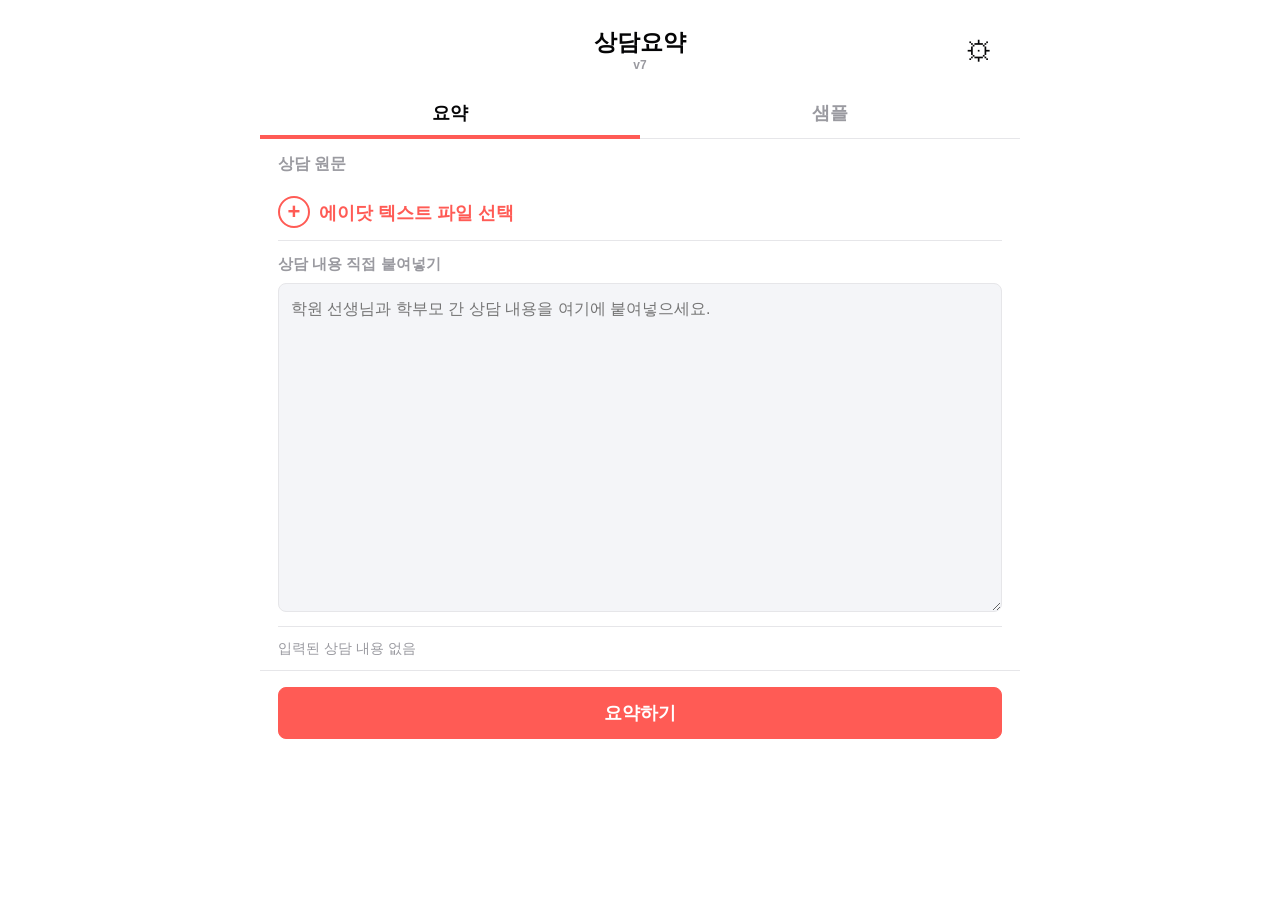
==== docs/index.html @ 66721228 "Fix app startup after version label update" ====
<!doctype html>
<html lang="ko" data-theme="system">
  <head>
    <meta charset="utf-8">
    <meta name="viewport" content="width=device-width, initial-scale=1, viewport-fit=cover">
    <meta name="theme-color" content="#f7f8fb">
    <title>상담요약</title>
    <link rel="manifest" href="./manifest.json">
    <link rel="stylesheet" href="./styles.css">
  </head>
  <body>
    <main class="app-shell">
      <header class="topbar">
        <span aria-hidden="true"></span>
        <div class="title-stack">
          <h1>상담요약</h1>
          <span class="app-version" id="appVersionLabel">v7</span>
        </div>
        <button class="icon-button settings-icon" id="openSettingsButton" type="button" aria-label="설정">⚙︎</button>
      </header>

      <nav class="tabs two-tabs" aria-label="주요 화면">
        <button class="tab active" id="summaryTabButton" type="button">요약</button>
        <button class="tab" id="sampleTabButton" type="button">샘플</button>
      </nav>

      <section class="screen-list" id="homeView">
        <div class="section-title">상담 원문</div>
        <label class="file-button">
          <input id="fileInput" type="file" accept=".txt,text/plain">
          <span>에이닷 텍스트 파일 선택</span>
        </label>

        <label class="field">
          <span>상담 내용 직접 붙여넣기</span>
          <textarea id="transcriptInput" rows="12" placeholder="학원 선생님과 학부모 간 상담 내용을 여기에 붙여넣으세요."></textarea>
        </label>

        <div class="meta-row">
          <span id="inputInfo">입력된 상담 내용 없음</span>
        </div>

        <button class="primary-button" id="summarizeButton" type="button">요약하기</button>

        <div class="status-box hidden" id="statusBox">
          <div class="progress-ring" aria-hidden="true">
            <span id="progressPercent">0%</span>
          </div>
          <div class="status-copy">
            <strong id="statusTitle">요약 준비 중</strong>
            <p id="statusDetail">상담 내용을 확인하고 있습니다.</p>
            <div class="progress-track">
              <div id="progressBar" class="progress-bar"></div>
            </div>
          </div>
        </div>

        <p class="error hidden" id="errorMessage"></p>

        <div class="result-block hidden" id="resultView">
          <div>
            <p class="eyebrow" id="resultSource">상담요약</p>
            <textarea class="summary-text" id="summaryOutput" rows="10" aria-label="요약 결과"></textarea>
          </div>

          <button class="secondary-button" id="copySummaryButton" type="button">요약 결과 복사</button>
          <button class="secondary-button" id="saveStyleButton" type="button">내 스타일로 저장</button>
          <button class="primary-button" id="emailSummaryButton" type="button">이메일 보내기</button>
          <button class="secondary-button" id="resummarizeButton" type="button">다시 요약</button>
          <p class="hint compact-hint">수정한 요약문을 저장하면 다음 요약부터 문체와 분량 참고에 사용됩니다. 이름, 연락처 등 민감정보는 가능하면 지워 주세요.</p>
        </div>
      </section>

      <section class="screen-list hidden" id="settingsView">
        <div class="section-header">
          <button class="back-button" data-show-home type="button">‹ 요약</button>
          <h2>설정</h2>
        </div>

        <label class="field">
          <span>화면 모드</span>
          <select id="themeSelect">
            <option value="system">시스템 설정</option>
            <option value="light">라이트 모드</option>
            <option value="dark">다크 모드</option>
          </select>
        </label>

        <label class="field">
          <span>분석 모드</span>
          <select id="modeSelect">
            <option value="mock">Mock 모드</option>
            <option value="gemini">Gemini 모드</option>
          </select>
        </label>

        <label class="field">
          <span>기본 수신 이메일 주소</span>
          <input id="recipientEmailInput" type="email" autocomplete="email" placeholder="name@example.com">
        </label>

        <label class="field">
          <span>Gemini API 키</span>
          <input id="geminiApiKeyInput" type="text" autocomplete="off" autocapitalize="off" spellcheck="false" placeholder="AIza...">
        </label>

        <div class="field">
          <span>Gemini 모델</span>
          <strong id="geminiModelLabel">gemini-2.5-flash</strong>
        </div>

        <div class="field">
          <span>참고 예시 평균 분량</span>
          <strong id="averageLengthLabel">저장된 예시 없음</strong>
        </div>

        <label class="field">
          <span>요약 분량 범위</span>
          <select id="lengthToleranceSelect">
            <option value="10">하한 -10% / 상한 +10%</option>
            <option value="20">하한 -20% / 상한 +20%</option>
            <option value="30">하한 -30% / 상한 +30%</option>
            <option value="40">하한 -40% / 상한 +40%</option>
            <option value="50">하한 -50% / 상한 +50%</option>
          </select>
        </label>
        <p class="hint" id="summaryLengthGuide">참고 예시가 없으면 상담 내용에 맞는 자연스러운 분량으로 요약합니다.</p>

        <label class="field">
          <span>요약 스타일 메모</span>
          <textarea id="styleMemoInput" rows="4" placeholder="예: 상담일지에 바로 붙여넣을 수 있게 차분하고 구체적으로"></textarea>
        </label>

        <button class="primary-button" id="saveSettingsButton" type="button">설정 저장</button>

        <p class="hint">Gemini API 키는 이 기기의 localStorage에만 저장됩니다. 공용 기기에서는 저장하지 마세요.</p>
      </section>

      <section class="screen-list hidden" id="examplesView">
        <div class="section-title">샘플 파일 관리</div>

        <label class="file-button">
          <input id="exampleFileInput" type="file" accept=".txt,text/plain">
          <span>텍스트 파일로 예시 추가</span>
        </label>
        <button class="secondary-button" id="addExampleButton" type="button">직접 예시 추가</button>
        <p class="hint">저장된 예시는 요약 페르소나로 사용됩니다. 요약 요청에는 최근 예시 몇 개만 포함해 무료 티어 사용량을 아낍니다. 민감정보는 가능한 한 익명화해 주세요.</p>
        <div class="examples-list" id="examplesList"></div>
      </section>
    </main>

    <dialog id="exampleDialog">
      <form class="dialog-body" method="dialog">
        <h2 id="exampleDialogTitle">예시 추가</h2>
        <label class="field">
          <span>제목</span>
          <input id="exampleTitleInput" type="text" placeholder="예: 중등 영어 상담 요약">
        </label>
        <label class="field">
          <span>상담요약 예시</span>
          <textarea id="exampleBodyInput" rows="9"></textarea>
        </label>
        <div class="dialog-actions">
          <button class="text-button" value="cancel" type="submit">취소</button>
          <button class="primary-button" id="saveExampleButton" type="button">저장</button>
        </div>
      </form>
    </dialog>

    <dialog id="studentDialog">
      <form class="dialog-body" method="dialog">
        <h2>학생 이름 입력</h2>
        <label class="field">
          <span>학생 이름</span>
          <input id="studentNameInput" type="text" autocomplete="off">
        </label>
        <p class="hint">메일 제목은 DYB상담내역 이름 yymmdd - hhmmss 형식으로 생성됩니다.</p>
        <div class="dialog-actions">
          <button class="text-button" value="cancel" type="submit">취소</button>
          <button class="primary-button" id="sendMailButton" type="button">메일 작성</button>
        </div>
      </form>
    </dialog>

    <div class="toast hidden" id="toast"></div>
    <script src="./app.js" type="module"></script>
  </body>
</html>
---- docs/styles.css ----
:root {
  color-scheme: light dark;
  --bg: #ffffff;
  --surface: #ffffff;
  --surface-alt: #f4f5f8;
  --surface-raised: #ffffff;
  --text: #050506;
  --text-soft: #4f5054;
  --muted: #9a9aa0;
  --line: #e6e6e9;
  --line-strong: #d8d9de;
  --accent: #ff5b55;
  --accent-active: #ff4943;
  --income: #2f8cff;
  --danger: #ff5b55;
  --soft-blue: #edf5ff;
  --shadow: 0 10px 24px rgba(0, 0, 0, 0.10);
}

@media (prefers-color-scheme: dark) {
  :root {
    --bg: #24262d;
    --surface: #24262d;
    --surface-alt: #1c1d22;
    --surface-raised: #2d2f36;
    --text: #f4f4f6;
    --text-soft: #d6d6da;
    --muted: #8f9097;
    --line: #3a3c44;
    --line-strong: #484a54;
    --soft-blue: #1f3044;
    --shadow: 0 10px 24px rgba(0, 0, 0, 0.28);
  }
}

html[data-theme="light"] {
  color-scheme: light;
  --bg: #ffffff;
  --surface: #ffffff;
  --surface-alt: #f4f5f8;
  --surface-raised: #ffffff;
  --text: #050506;
  --text-soft: #4f5054;
  --muted: #9a9aa0;
  --line: #e6e6e9;
  --line-strong: #d8d9de;
  --soft-blue: #edf5ff;
  --shadow: 0 10px 24px rgba(0, 0, 0, 0.10);
}

html[data-theme="dark"] {
  color-scheme: dark;
  --bg: #24262d;
  --surface: #24262d;
  --surface-alt: #1c1d22;
  --surface-raised: #2d2f36;
  --text: #f4f4f6;
  --text-soft: #d6d6da;
  --muted: #8f9097;
  --line: #3a3c44;
  --line-strong: #484a54;
  --soft-blue: #1f3044;
  --shadow: 0 10px 24px rgba(0, 0, 0, 0.28);
}

* {
  box-sizing: border-box;
}

html,
body {
  min-height: 100%;
}

body {
  margin: 0;
  background: var(--bg);
  color: var(--text);
  font-family: -apple-system, BlinkMacSystemFont, "Segoe UI", sans-serif;
  letter-spacing: 0;
}

button,
input,
textarea,
select {
  font: inherit;
}

button {
  cursor: pointer;
}

.app-shell {
  width: min(100%, 760px);
  min-height: 100vh;
  margin: 0 auto;
  padding: max(14px, env(safe-area-inset-top)) 0 max(24px, env(safe-area-inset-bottom));
  background: var(--surface);
}

.topbar {
  height: 74px;
  display: grid;
  grid-template-columns: 64px 1fr 64px;
  align-items: center;
  padding: 0 18px;
}

.title-stack {
  display: flex;
  flex-direction: column;
  align-items: center;
  gap: 5px;
}

.topbar h1 {
  margin: 0;
  text-align: center;
  font-size: 23px;
  line-height: 1;
  font-weight: 780;
}

.app-version {
  color: var(--muted);
  font-size: 12px;
  font-weight: 700;
  line-height: 1;
}

.icon-button {
  width: 46px;
  height: 46px;
  border: 0;
  border-radius: 8px;
  background: transparent;
  color: var(--text);
  font-size: 27px;
  line-height: 1;
}

.settings-icon {
  justify-self: end;
  color: var(--text);
}

.tabs {
  display: grid;
  grid-template-columns: repeat(2, 1fr);
  border-bottom: 1px solid var(--line);
}

.tab {
  position: relative;
  height: 50px;
  border: 0;
  background: transparent;
  color: var(--muted);
  font-size: 18px;
  font-weight: 700;
}

.tab.active {
  color: var(--text);
}

.tab.active::after {
  content: "";
  position: absolute;
  left: 0;
  right: 0;
  bottom: -1px;
  height: 4px;
  background: var(--accent);
}

.screen-list {
  display: flex;
  flex-direction: column;
  background: var(--surface);
}

.stack {
  display: flex;
  flex-direction: column;
}

.hidden {
  display: none !important;
}

.section-title {
  padding: 15px 18px 8px;
  color: var(--muted);
  font-size: 16px;
  font-weight: 700;
}

.field,
.file-button,
.primary-button,
.secondary-button,
.status-box,
.error,
.result-block,
.hint {
  margin-left: 18px;
  margin-right: 18px;
}

.field {
  display: flex;
  flex-direction: column;
  gap: 9px;
  padding: 14px 0;
  border-bottom: 1px solid var(--line);
}

.field span {
  color: var(--muted);
  font-size: 15px;
  font-weight: 700;
}

.field strong {
  color: var(--text);
  font-size: 18px;
}

input,
textarea,
select {
  width: 100%;
  border: 1px solid var(--line);
  border-radius: 8px;
  background: var(--surface-alt);
  color: var(--text);
  padding: 12px;
}

textarea {
  min-height: 180px;
  resize: vertical;
  line-height: 1.58;
}

select {
  appearance: none;
}

.file-button {
  min-height: 58px;
  border-bottom: 1px solid var(--line);
  display: flex;
  align-items: center;
  color: var(--accent);
  font-size: 18px;
  font-weight: 760;
}

.file-button input {
  position: fixed;
  width: 1px;
  height: 1px;
  opacity: 0;
  pointer-events: none;
}

.file-button span::before {
  content: "+";
  display: inline-flex;
  justify-content: center;
  align-items: center;
  width: 28px;
  height: 28px;
  margin-right: 9px;
  border: 2px solid var(--accent);
  border-radius: 50%;
  font-size: 22px;
  line-height: 1;
}

.meta-row {
  min-height: 44px;
  display: flex;
  align-items: center;
  padding: 0 18px;
  color: var(--muted);
  font-size: 14px;
  border-bottom: 1px solid var(--line);
}

.primary-button,
.secondary-button,
.text-button {
  min-height: 52px;
  border-radius: 8px;
  display: inline-flex;
  align-items: center;
  justify-content: center;
  text-align: center;
  text-decoration: none;
}

.back-button {
  min-height: 38px;
  justify-self: start;
  border: 1px solid var(--line-strong);
  border-radius: 8px;
  background: var(--surface);
  color: var(--text);
  padding: 0 12px;
  font-size: 16px;
  font-weight: 720;
}

.primary-button {
  margin-top: 16px;
  border: 1px solid var(--accent);
  background: var(--accent);
  color: #fff;
  font-size: 18px;
  font-weight: 780;
}

.primary-button:active {
  background: var(--accent-active);
}

.secondary-button {
  margin-top: 10px;
  border: 1px solid var(--line-strong);
  background: var(--surface);
  color: var(--text);
  font-size: 17px;
  font-weight: 720;
}

.text-button {
  min-height: 42px;
  border: 0;
  background: transparent;
  color: var(--accent);
  font-size: 17px;
  font-weight: 720;
}

button:disabled {
  opacity: 0.55;
  cursor: default;
}

.status-box {
  display: flex;
  align-items: center;
  gap: 12px;
  margin-top: 14px;
  padding: 14px;
  border-radius: 8px;
  background: var(--surface-alt);
  border: 1px solid var(--line);
}

.status-copy {
  flex: 1;
  min-width: 0;
}

.status-box p {
  margin: 4px 0 0;
  color: var(--muted);
  font-size: 14px;
}

.progress-ring {
  width: 46px;
  height: 46px;
  border-radius: 50%;
  border: 3px solid var(--accent);
  color: var(--accent);
  display: inline-flex;
  align-items: center;
  justify-content: center;
  font-size: 12px;
  font-weight: 800;
  flex: 0 0 46px;
}

.progress-track {
  height: 7px;
  margin-top: 10px;
  border-radius: 999px;
  background: var(--line);
  overflow: hidden;
}

.progress-bar {
  width: 0%;
  height: 100%;
  border-radius: inherit;
  background: var(--accent);
  transition: width 260ms ease;
}

.error {
  margin-top: 12px;
  color: var(--danger);
  font-size: 14px;
  line-height: 1.45;
}

.result-block {
  display: flex;
  flex-direction: column;
  gap: 8px;
  margin-top: 18px;
  padding-top: 16px;
  border-top: 2px solid var(--line);
}

.eyebrow {
  margin: 0 0 8px;
  color: var(--muted);
  font-size: 15px;
  font-weight: 700;
}

.summary-text {
  min-height: 260px;
  white-space: pre-wrap;
  line-height: 1.68;
  font-size: 17px;
  color: var(--text-soft);
}

.compact-hint {
  margin-top: 4px;
}

.section-header {
  height: 58px;
  display: grid;
  grid-template-columns: 90px 1fr 90px;
  align-items: center;
  padding: 0 18px;
  border-bottom: 1px solid var(--line);
}

.section-header h2 {
  margin: 0;
  text-align: center;
  font-size: 22px;
}

.hint {
  color: var(--muted);
  font-size: 14px;
  line-height: 1.45;
}

.examples-list {
  display: flex;
  flex-direction: column;
  margin-top: 12px;
  border-top: 1px solid var(--line);
}

.example-item {
  padding: 14px 18px;
  border-bottom: 1px solid var(--line);
  background: var(--surface);
}

.example-item h3 {
  margin: 0 0 8px;
  color: var(--text);
  font-size: 18px;
}

.example-item p {
  margin: 0;
  color: var(--muted);
  line-height: 1.55;
}

.example-actions {
  display: flex;
  gap: 8px;
  margin-top: 12px;
}

.example-actions button {
  min-height: 36px;
  padding: 0 12px;
  margin: 0;
}

dialog {
  width: min(calc(100vw - 32px), 540px);
  padding: 0;
  border: 0;
  border-radius: 8px;
  background: var(--surface-raised);
  color: var(--text);
  box-shadow: var(--shadow);
}

dialog::backdrop {
  background: rgba(0, 0, 0, 0.45);
}

.dialog-body {
  display: flex;
  flex-direction: column;
  gap: 14px;
  padding: 18px;
}

.dialog-body .field,
.dialog-body .primary-button,
.dialog-body .secondary-button,
.dialog-body .hint {
  margin-left: 0;
  margin-right: 0;
}

.dialog-actions {
  display: flex;
  justify-content: flex-end;
  gap: 12px;
}

.dialog-actions .primary-button,
.dialog-actions .text-button {
  margin-top: 0;
  padding: 0 18px;
}

.toast {
  position: fixed;
  left: 16px;
  right: 16px;
  bottom: max(16px, env(safe-area-inset-bottom));
  max-width: 520px;
  margin: 0 auto;
  padding: 13px 14px;
  border-radius: 8px;
  background: var(--text);
  color: var(--surface);
  text-align: center;
  box-shadow: var(--shadow);
}

@media (max-width: 460px) {
  .topbar {
    grid-template-columns: 54px 1fr 54px;
    padding: 0 16px;
  }

  .topbar h1 {
    font-size: 22px;
  }
}
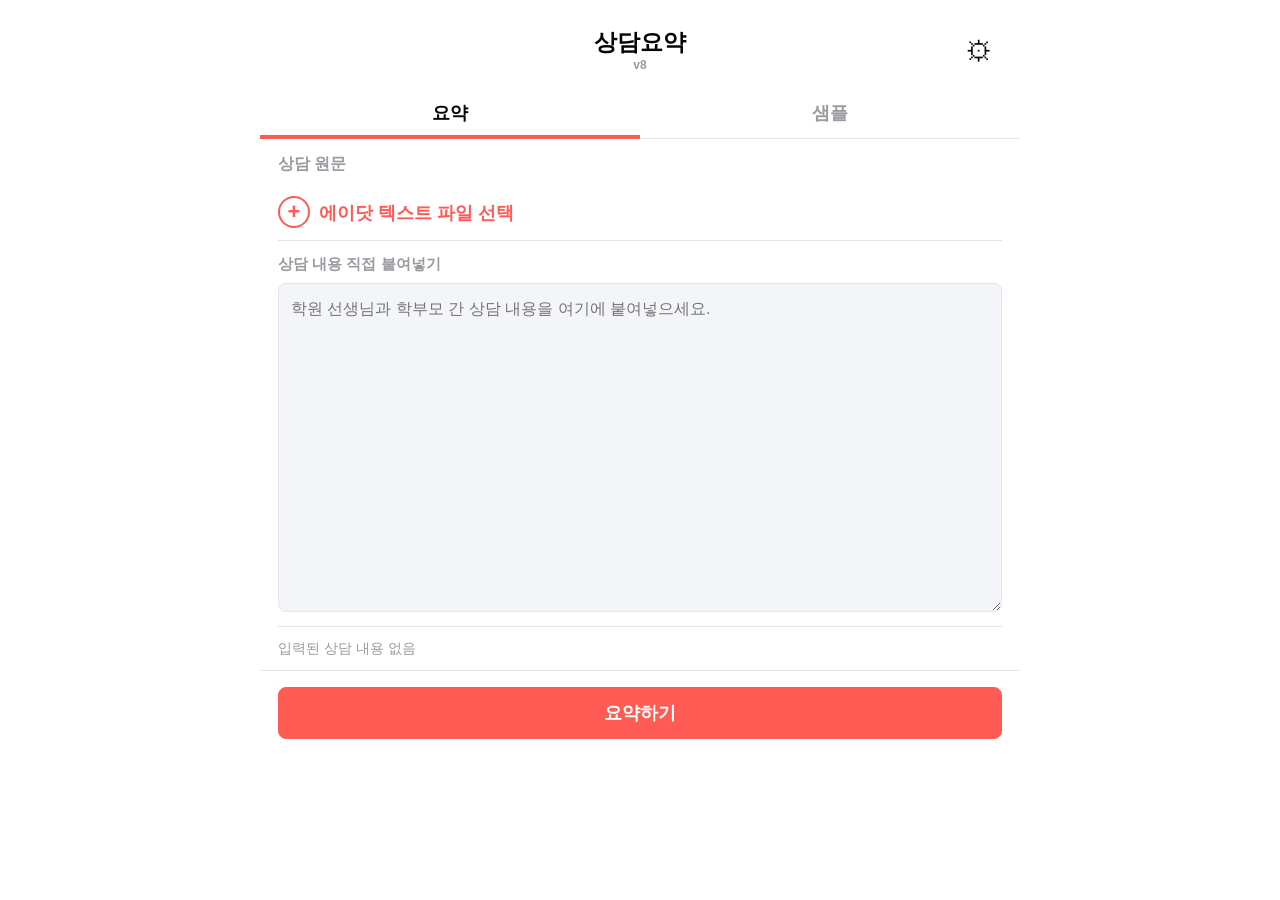
==== commit 6bde4863: "Test update app version to v8" ====
--- a/docs/index.html
+++ b/docs/index.html
@@ -14,7 +14,7 @@
         <span aria-hidden="true"></span>
         <div class="title-stack">
           <h1>상담요약</h1>
-          <span class="app-version" id="appVersionLabel">v7</span>
+          <span class="app-version" id="appVersionLabel">v8</span>
         </div>
         <button class="icon-button settings-icon" id="openSettingsButton" type="button" aria-label="설정">⚙︎</button>
       </header>
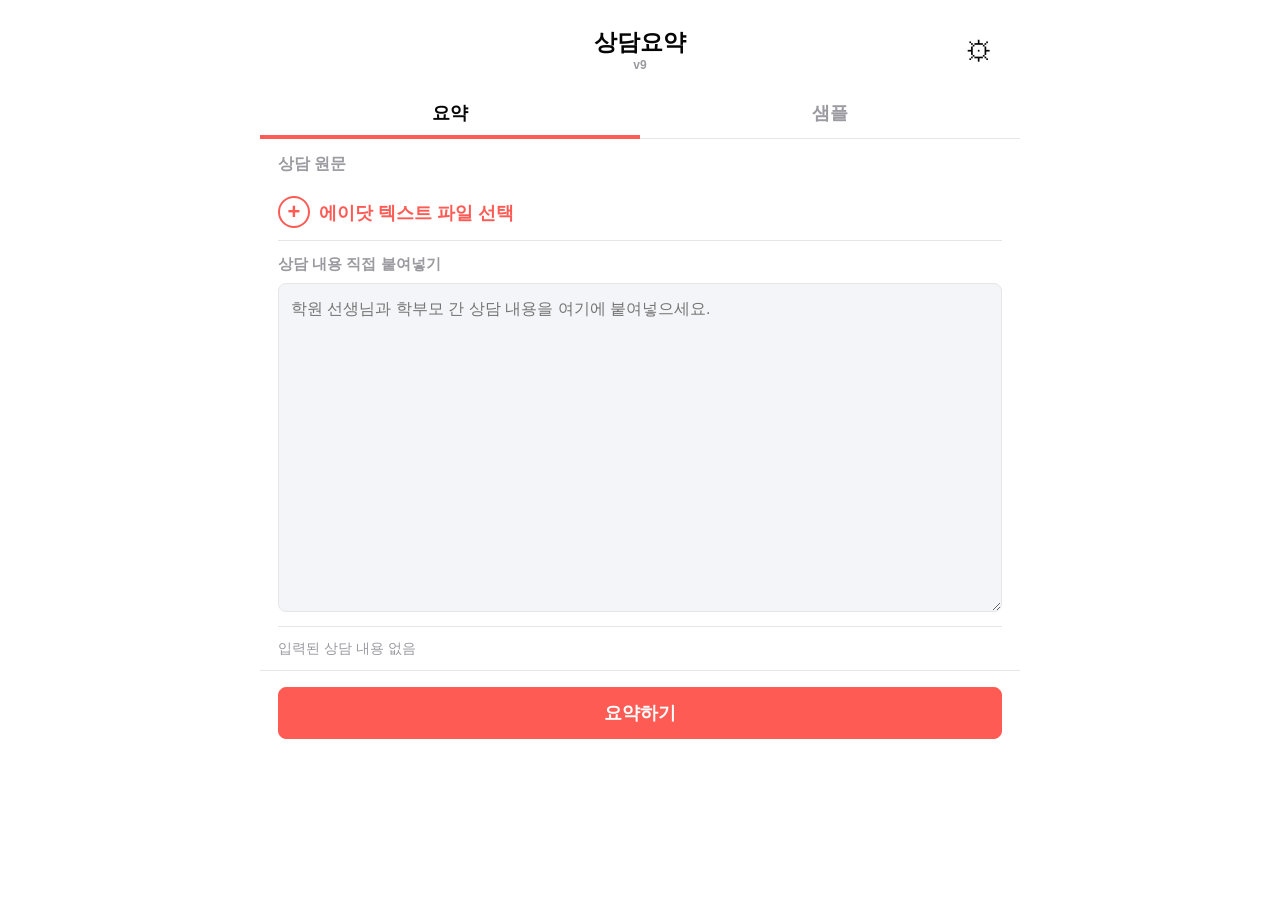
==== commit c74bf203: "Auto infer student name for email subject" ====
--- a/docs/index.html
+++ b/docs/index.html
@@ -14,7 +14,7 @@
         <span aria-hidden="true"></span>
         <div class="title-stack">
           <h1>상담요약</h1>
-          <span class="app-version" id="appVersionLabel">v8</span>
+          <span class="app-version" id="appVersionLabel">v9</span>
         </div>
         <button class="icon-button settings-icon" id="openSettingsButton" type="button" aria-label="설정">⚙︎</button>
       </header>
@@ -98,6 +98,7 @@
           <span>기본 수신 이메일 주소</span>
           <input id="recipientEmailInput" type="email" autocomplete="email" placeholder="name@example.com">
         </label>
+        <p class="hint">현재 GitHub Pages/PWA에서는 보안상 메일을 사용자 확인 없이 자동 발송할 수 없어 메일 앱 작성창을 엽니다. 완전 자동 발송은 별도 백엔드나 이메일 API 연결이 필요합니다.</p>
 
         <label class="field">
           <span>Gemini API 키</span>
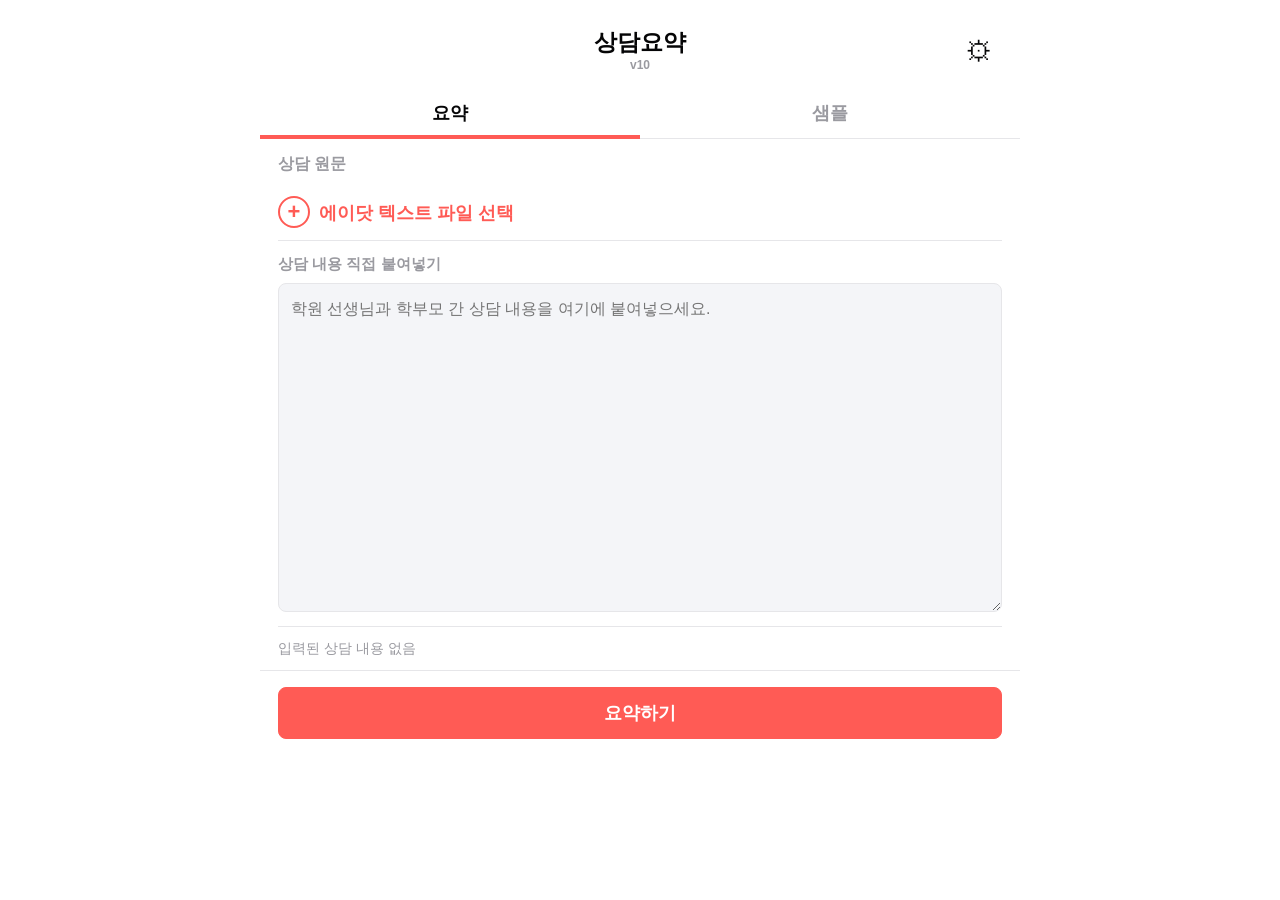
==== commit f8f47ace: "Improve student name extraction for email" ====
--- a/docs/index.html
+++ b/docs/index.html
@@ -14,7 +14,7 @@
         <span aria-hidden="true"></span>
         <div class="title-stack">
           <h1>상담요약</h1>
-          <span class="app-version" id="appVersionLabel">v9</span>
+          <span class="app-version" id="appVersionLabel">v10</span>
         </div>
         <button class="icon-button settings-icon" id="openSettingsButton" type="button" aria-label="설정">⚙︎</button>
       </header>
@@ -168,21 +168,6 @@
       </form>
     </dialog>
 
-    <dialog id="studentDialog">
-      <form class="dialog-body" method="dialog">
-        <h2>학생 이름 입력</h2>
-        <label class="field">
-          <span>학생 이름</span>
-          <input id="studentNameInput" type="text" autocomplete="off">
-        </label>
-        <p class="hint">메일 제목은 DYB상담내역 이름 yymmdd - hhmmss 형식으로 생성됩니다.</p>
-        <div class="dialog-actions">
-          <button class="text-button" value="cancel" type="submit">취소</button>
-          <button class="primary-button" id="sendMailButton" type="button">메일 작성</button>
-        </div>
-      </form>
-    </dialog>
-
     <div class="toast hidden" id="toast"></div>
     <script src="./app.js" type="module"></script>
   </body>
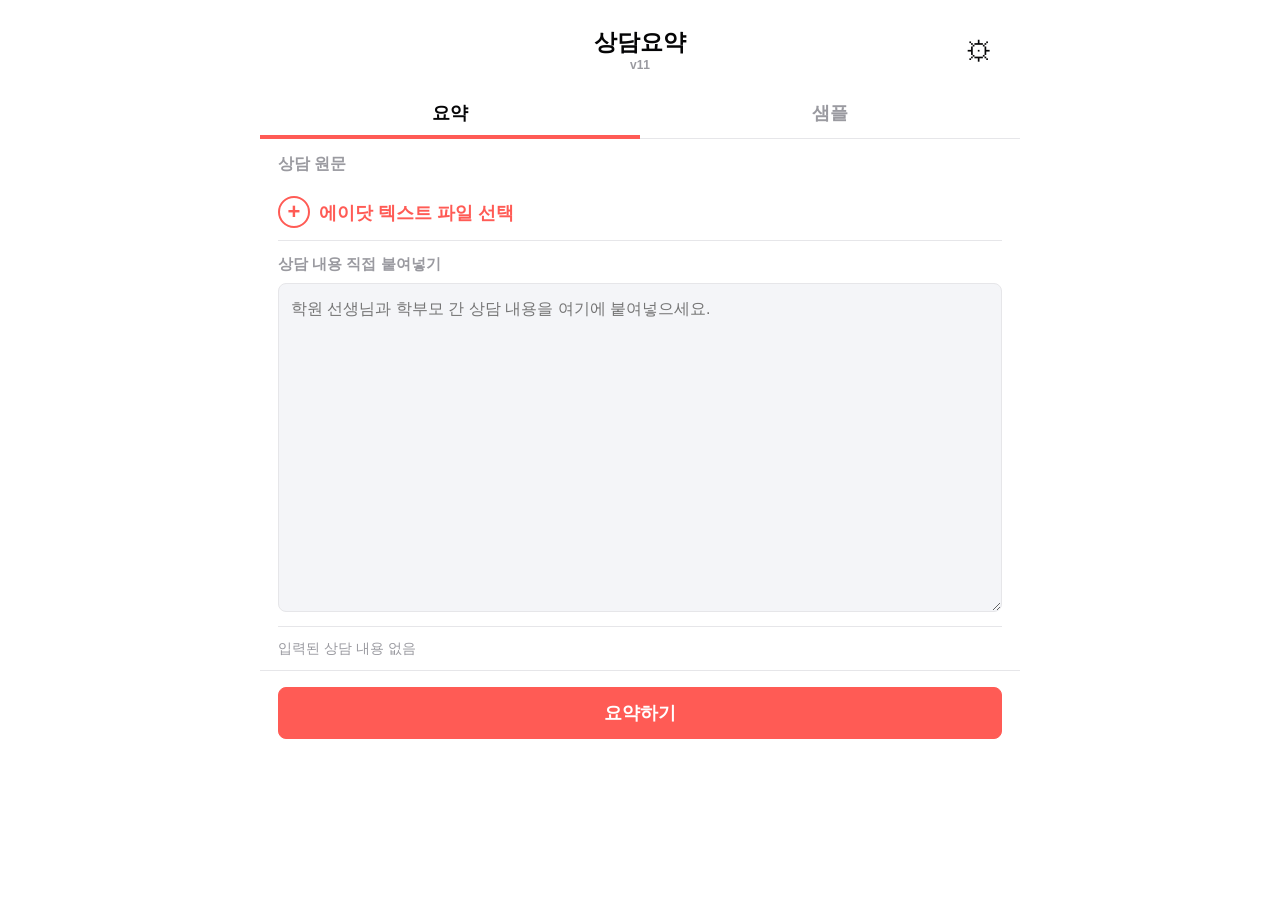
==== commit c14537f9: "Use Gemini student name in email subject" ====
--- a/docs/index.html
+++ b/docs/index.html
@@ -14,7 +14,7 @@
         <span aria-hidden="true"></span>
         <div class="title-stack">
           <h1>상담요약</h1>
-          <span class="app-version" id="appVersionLabel">v10</span>
+          <span class="app-version" id="appVersionLabel">v11</span>
         </div>
         <button class="icon-button settings-icon" id="openSettingsButton" type="button" aria-label="설정">⚙︎</button>
       </header>
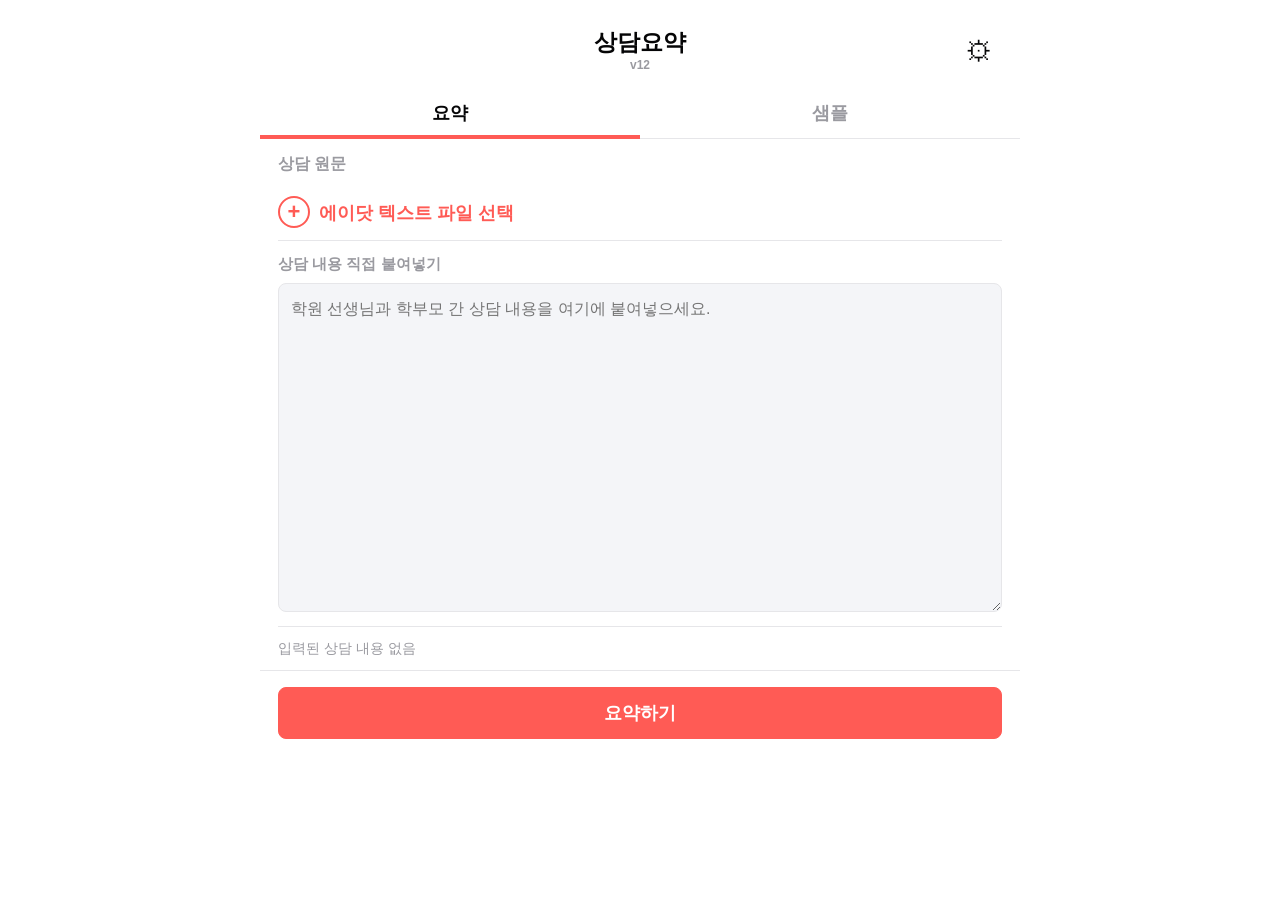
==== commit bee3c70a: "Preserve Gemini summary body" ====
--- a/docs/index.html
+++ b/docs/index.html
@@ -14,7 +14,7 @@
         <span aria-hidden="true"></span>
         <div class="title-stack">
           <h1>상담요약</h1>
-          <span class="app-version" id="appVersionLabel">v11</span>
+          <span class="app-version" id="appVersionLabel">v12</span>
         </div>
         <button class="icon-button settings-icon" id="openSettingsButton" type="button" aria-label="설정">⚙︎</button>
       </header>
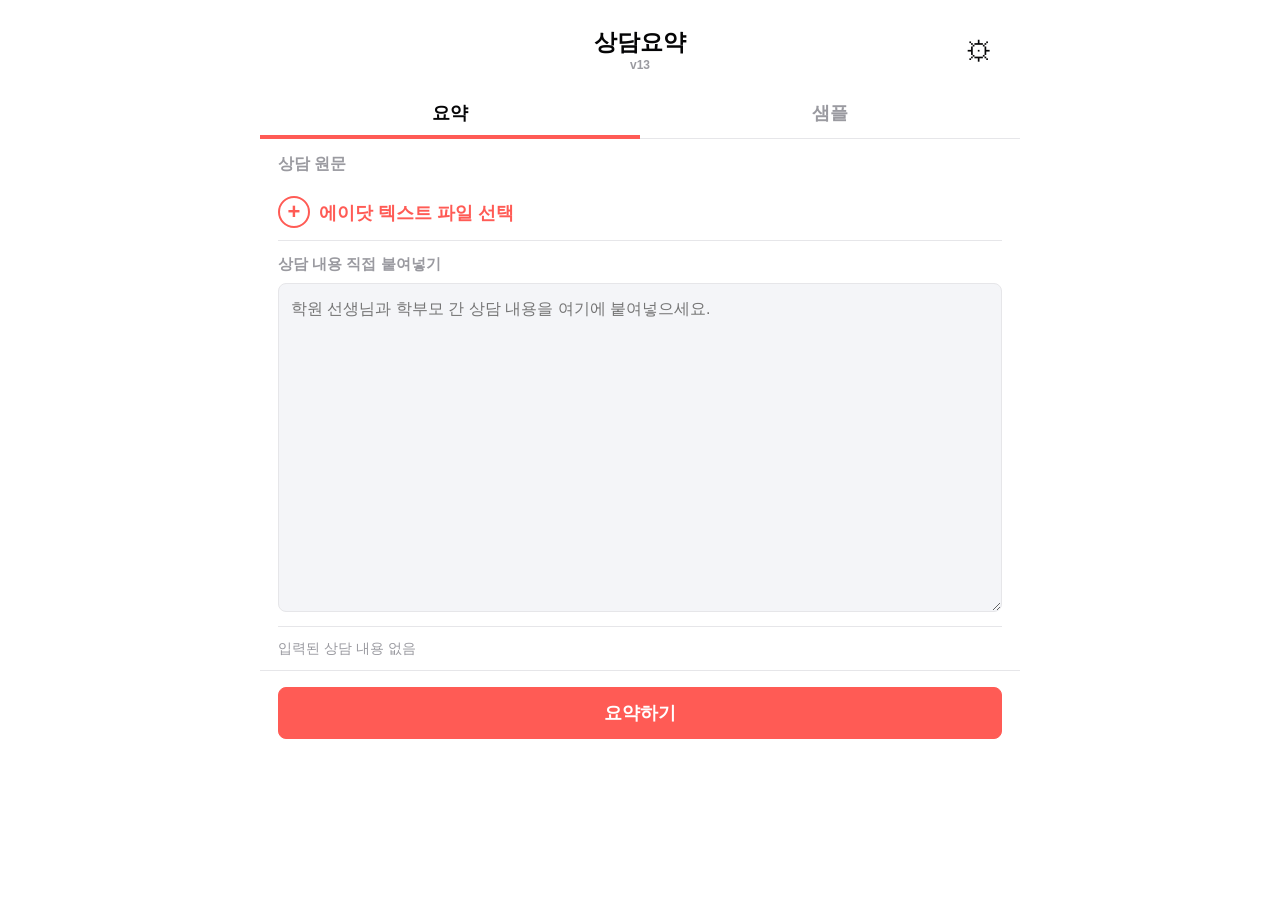
==== commit 0778f822: "Use original call time in email subject" ====
--- a/docs/index.html
+++ b/docs/index.html
@@ -14,7 +14,7 @@
         <span aria-hidden="true"></span>
         <div class="title-stack">
           <h1>상담요약</h1>
-          <span class="app-version" id="appVersionLabel">v12</span>
+          <span class="app-version" id="appVersionLabel">v13</span>
         </div>
         <button class="icon-button settings-icon" id="openSettingsButton" type="button" aria-label="설정">⚙︎</button>
       </header>
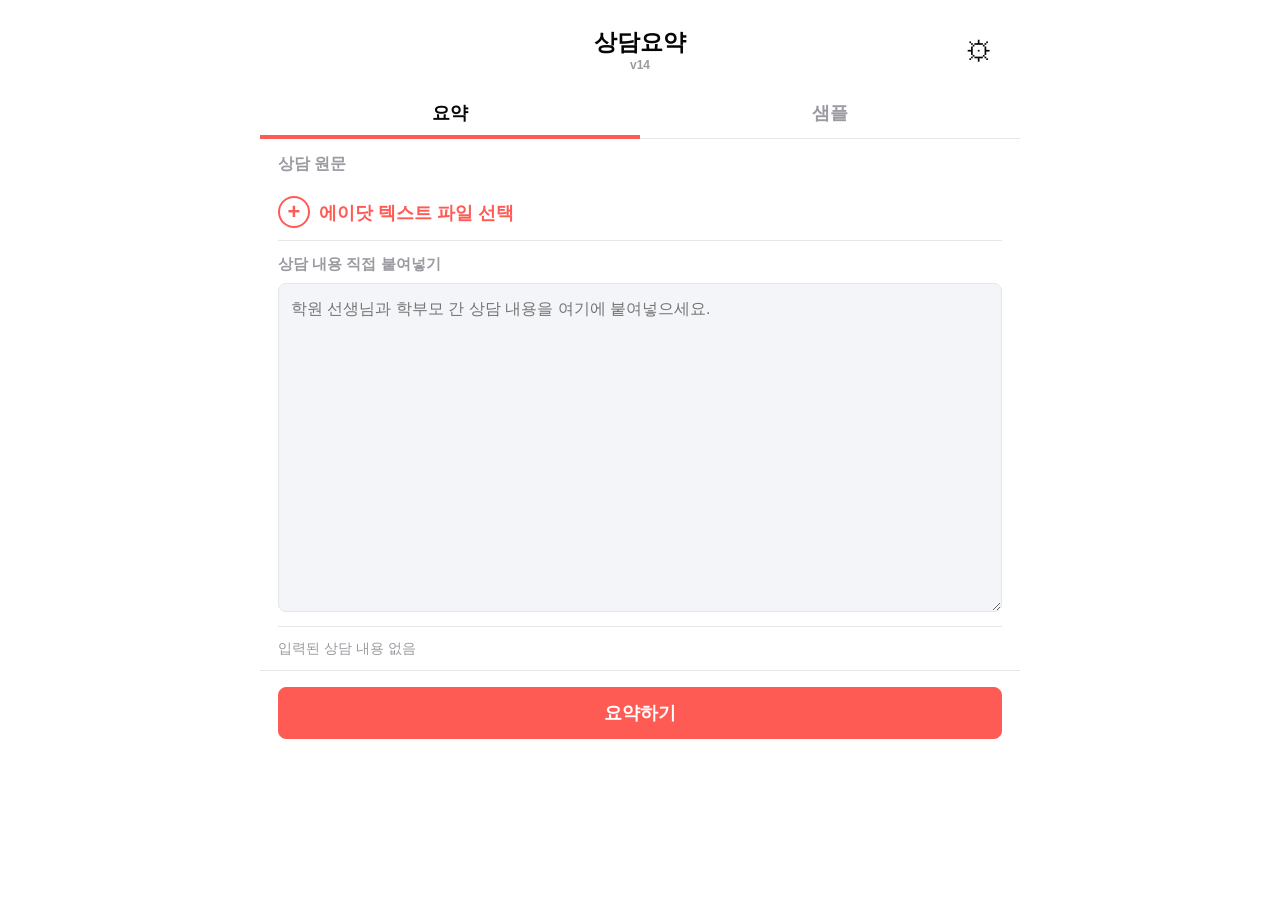
==== commit 1092365d: "Format call details in email subject" ====
--- a/docs/index.html
+++ b/docs/index.html
@@ -14,7 +14,7 @@
         <span aria-hidden="true"></span>
         <div class="title-stack">
           <h1>상담요약</h1>
-          <span class="app-version" id="appVersionLabel">v13</span>
+          <span class="app-version" id="appVersionLabel">v14</span>
         </div>
         <button class="icon-button settings-icon" id="openSettingsButton" type="button" aria-label="설정">⚙︎</button>
       </header>
